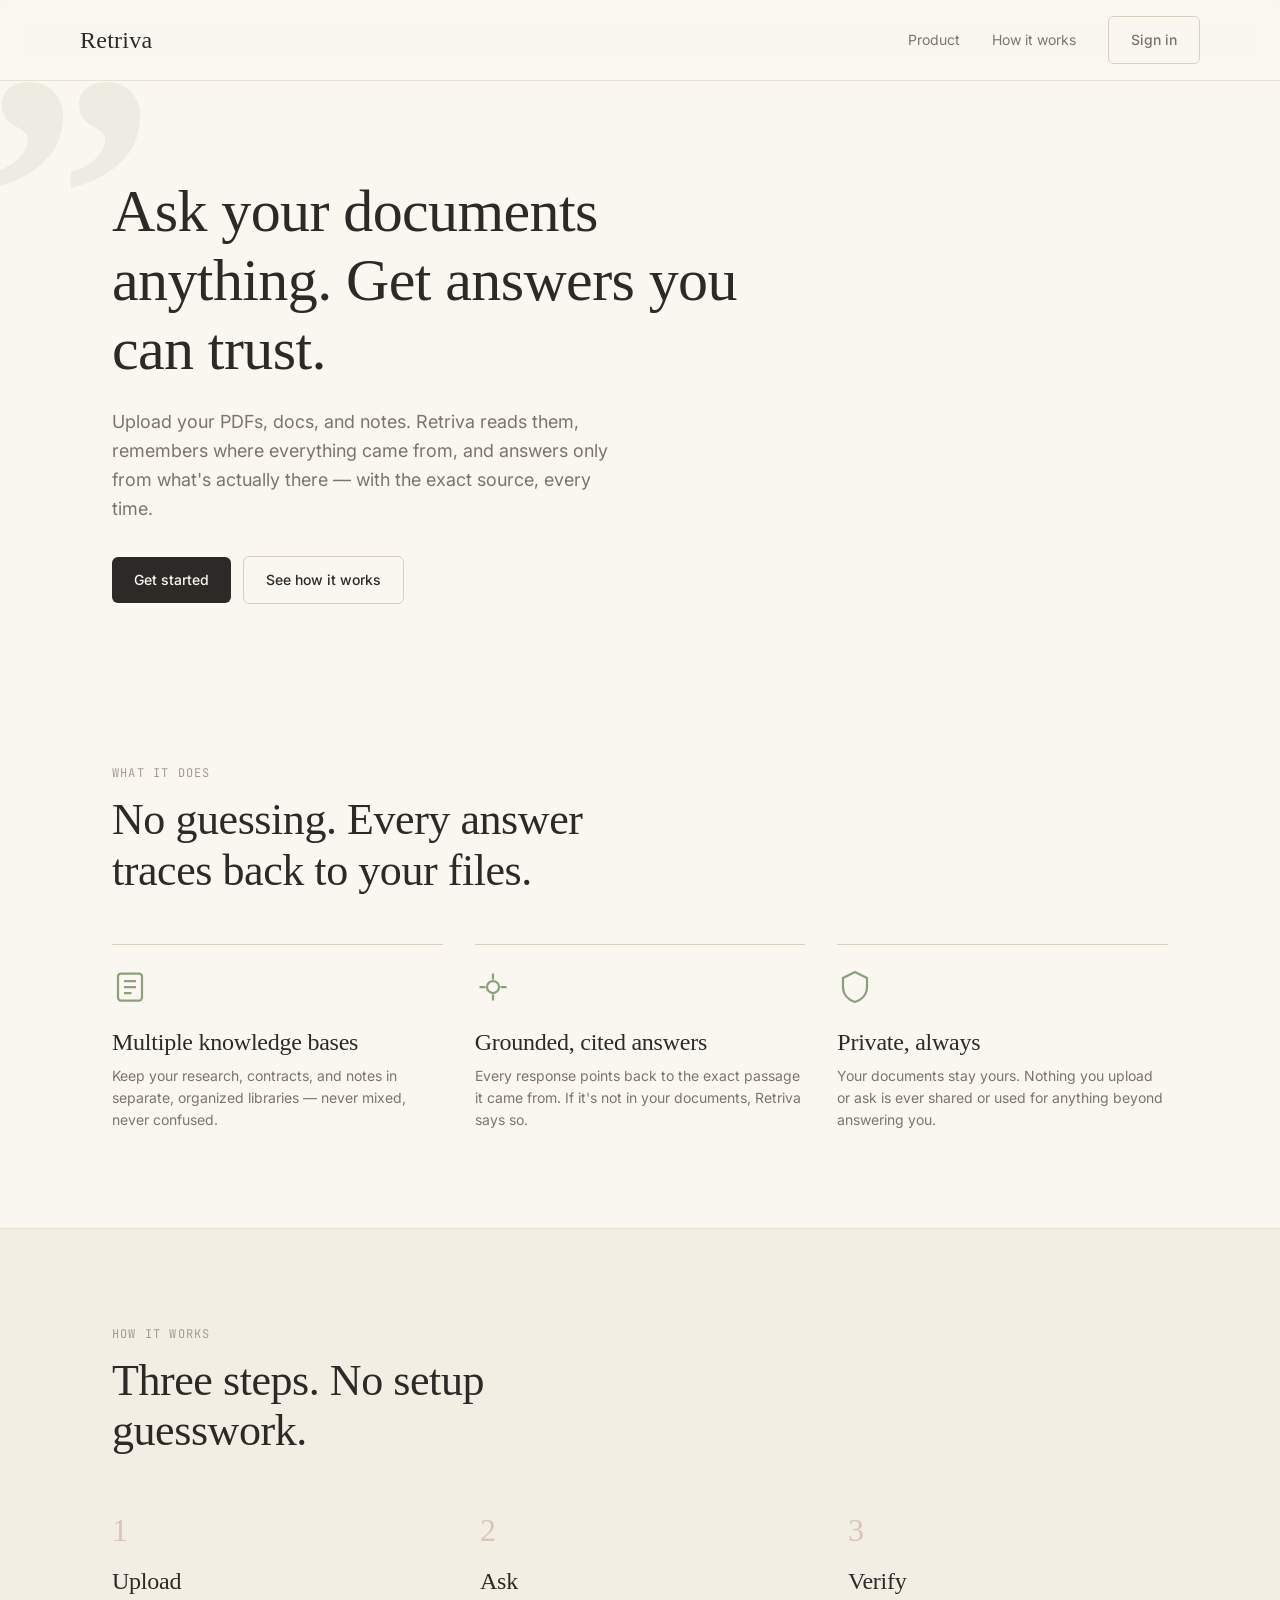
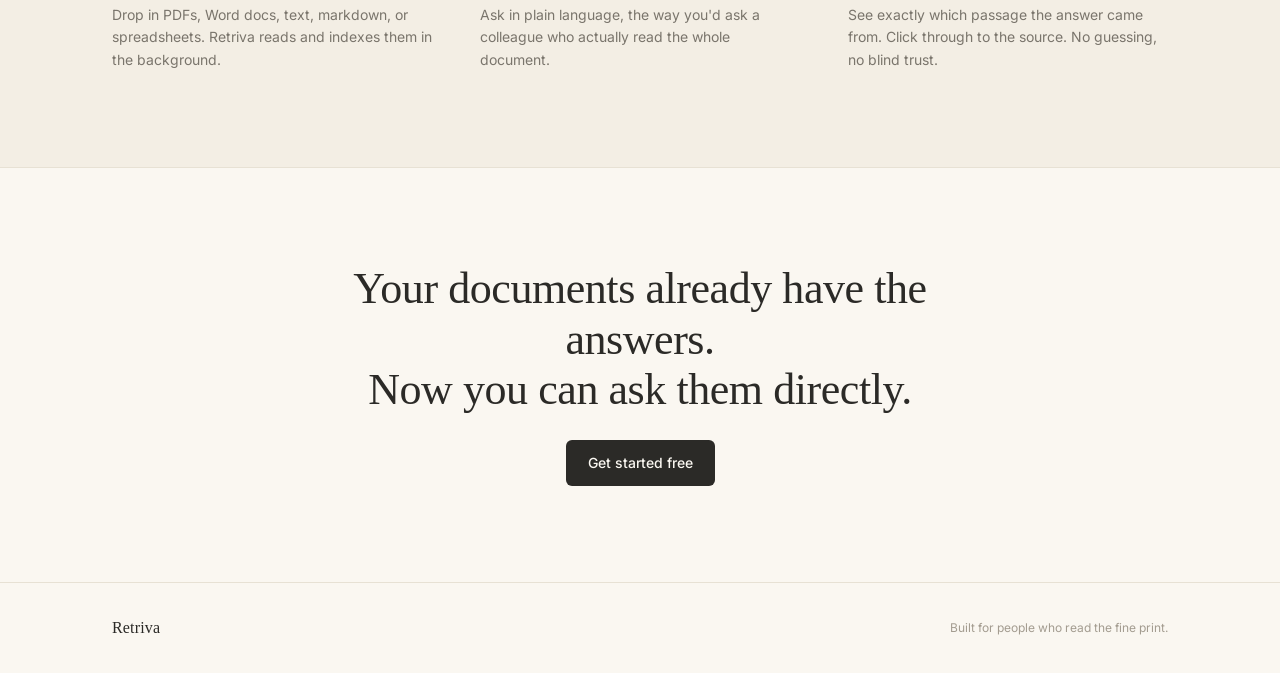
==== frontend/index.html @ 778f3be7 "Retriva: full working version with free Groq and local embeddings" ====
﻿<!DOCTYPE html>
<html lang="en">
<head>
<meta charset="UTF-8" />
<meta name="viewport" content="width=device-width, initial-scale=1.0" />
<title>Retriva — Ask your documents anything</title>
<link rel="stylesheet" href="css/tokens.css" />
<link rel="stylesheet" href="css/landing.css" />
</head>
<body>

<nav class="nav">
  <div class="wrap nav-inner">
    <div class="wordmark">Retriva</div>
    <div class="nav-links">
      <a class="nav-link" href="#features">Product</a>
      <a class="nav-link" href="#how">How it works</a>
      <a class="nav-link btn btn-secondary" href="auth.html">Sign in</a>
    </div>
  </div>
</nav>

<section class="hero">
  <div class="hero-quote">&rdquo;</div>
  <div class="wrap">
    <div class="hero-content">
      <h1>Ask your documents anything. Get answers you can trust.</h1>
      <p class="hero-sub">
        Upload your PDFs, docs, and notes. Retriva reads them, remembers where everything came from,
        and answers only from what's actually there — with the exact source, every time.
      </p>
      <div class="hero-actions">
        <a class="btn btn-primary" href="auth.html">Get started</a>
        <a class="btn btn-secondary" href="#how">See how it works</a>
      </div>
    </div>
  </div>
</section>

<section class="features" id="features">
  <div class="wrap">
    <div class="section-head">
      <div class="eyebrow">What it does</div>
      <h2>No guessing. Every answer traces back to your files.</h2>
    </div>
    <div class="feature-grid">

      <div class="feature-card">
        <svg class="feature-icon" viewBox="0 0 24 24" fill="none" stroke="currentColor" stroke-width="1.5">
          <rect x="4" y="3" width="16" height="18" rx="2"/>
          <path d="M8 8h8M8 12h8M8 16h5"/>
        </svg>
        <h3>Multiple knowledge bases</h3>
        <p>Keep your research, contracts, and notes in separate, organized libraries — never mixed, never confused.</p>
      </div>

      <div class="feature-card">
        <svg class="feature-icon" viewBox="0 0 24 24" fill="none" stroke="currentColor" stroke-width="1.5">
          <path d="M12 3v4M12 17v4M3 12h4M17 12h4"/>
          <circle cx="12" cy="12" r="4"/>
        </svg>
        <h3>Grounded, cited answers</h3>
        <p>Every response points back to the exact passage it came from. If it's not in your documents, Retriva says so.</p>
      </div>

      <div class="feature-card">
        <svg class="feature-icon" viewBox="0 0 24 24" fill="none" stroke="currentColor" stroke-width="1.5">
          <path d="M12 2l8 4v6c0 5-3.5 8.5-8 10-4.5-1.5-8-5-8-10V6l8-4z"/>
        </svg>
        <h3>Private, always</h3>
        <p>Your documents stay yours. Nothing you upload or ask is ever shared or used for anything beyond answering you.</p>
      </div>

    </div>
  </div>
</section>

<section class="how" id="how">
  <div class="wrap">
    <div class="section-head">
      <div class="eyebrow">How it works</div>
      <h2>Three steps. No setup guesswork.</h2>
    </div>
    <div class="steps">

      <div class="step">
        <div class="step-num">1</div>
        <h3>Upload</h3>
        <p>Drop in PDFs, Word docs, text, markdown, or spreadsheets. Retriva reads and indexes them in the background.</p>
      </div>

      <div class="step">
        <div class="step-num">2</div>
        <h3>Ask</h3>
        <p>Ask in plain language, the way you'd ask a colleague who actually read the whole document.</p>
      </div>

      <div class="step">
        <div class="step-num">3</div>
        <h3>Verify</h3>
        <p>See exactly which passage the answer came from. Click through to the source. No guessing, no blind trust.</p>
      </div>

    </div>
  </div>
</section>

<section class="cta-band">
  <div class="wrap">
    <h2>Your documents already have the answers.<br>Now you can ask them directly.</h2>
    <a class="btn btn-primary" href="auth.html">Get started free</a>
  </div>
</section>

<footer class="footer">
  <div class="wrap footer-tagline" style="display:flex; align-items:center; justify-content:space-between; width:100%;">
    <span class="wordmark" style="font-size: var(--text-base);">Retriva</span>
    <span>Built for people who read the fine print.</span>
  </div>
</footer>

</body>
</html>
---- frontend/css/tokens.css ----
﻿/* ══════════════════════════════════════════════════════════════
   RETRIVA DESIGN TOKENS
   Warm parchment, two pastels, plain Georgia — no italic, anywhere.
══════════════════════════════════════════════════════════════ */

@import url('https://fonts.googleapis.com/css2?family=Inter:wght@400;500;600&family=JetBrains+Mono:wght@400;500&display=swap');

:root {
  --bg:        #FAF7F1;
  --surface:   #FFFFFF;
  --surface-2: #F3EEE4;
  --ink:       #2B2A27;
  --ink-2:     #7A756C;
  --ink-3:     #A39C90;
  --sage:      #A9B99C;
  --sage-deep: #8CA07C;
  --blush:     #D9C4B5;
  --periwinkle: #B7C4D9;
  --line:      #E7E1D4;
  --line-2:    #D8D0C0;
  --danger:    #B0554A;
  --success:   #7C9473;

  --font-display: Georgia, 'Times New Roman', serif;
  --font-body:    'Inter', -apple-system, BlinkMacSystemFont, sans-serif;
  --font-mono:    'JetBrains Mono', 'SF Mono', monospace;

  --text-xs:   0.75rem;
  --text-sm:   0.875rem;
  --text-base: 1rem;
  --text-lg:   1.125rem;
  --text-xl:   1.5rem;
  --text-2xl:  2rem;
  --text-3xl:  2.75rem;
  --text-4xl:  3.75rem;

  --space-1: 4px;
  --space-2: 8px;
  --space-3: 12px;
  --space-4: 16px;
  --space-5: 24px;
  --space-6: 32px;
  --space-7: 48px;
  --space-8: 64px;
  --space-9: 96px;

  --radius-sm: 3px;
  --radius-md: 6px;
  --radius-lg: 10px;

  --ease: cubic-bezier(0.4, 0, 0.2, 1);
}

*, *::before, *::after { box-sizing: border-box; margin: 0; padding: 0; }

html { -webkit-font-smoothing: antialiased; scroll-behavior: smooth; }

body {
  background: var(--bg);
  color: var(--ink);
  font-family: var(--font-body);
  font-size: var(--text-base);
  line-height: 1.6;
}

* { font-style: normal !important; }

h1, h2, h3 {
  font-family: var(--font-display);
  font-weight: 400;
  letter-spacing: -0.01em;
  line-height: 1.15;
  color: var(--ink);
}

h1 { font-size: var(--text-4xl); }
h2 { font-size: var(--text-3xl); }
h3 { font-size: var(--text-xl); }

p { color: var(--ink-2); }

a { color: inherit; text-decoration: none; }

button {
  font-family: var(--font-body);
  cursor: pointer;
  border: none;
  background: none;
}

input, textarea, select {
  font-family: var(--font-body);
  font-size: var(--text-sm);
}

code, .mono { font-family: var(--font-mono); }

::selection { background: var(--sage); color: var(--ink); }

:focus-visible {
  outline: 2px solid var(--sage-deep);
  outline-offset: 2px;
}

@media (prefers-reduced-motion: reduce) {
  *, *::before, *::after {
    animation-duration: 0.01ms !important;
    animation-iteration-count: 1 !important;
    transition-duration: 0.01ms !important;
    scroll-behavior: auto !important;
  }
}

.wordmark {
  font-family: var(--font-display);
  font-weight: 400;
  letter-spacing: 0.01em;
  font-size: var(--text-xl);
  color: var(--ink);
}

.btn {
  display: inline-flex;
  align-items: center;
  justify-content: center;
  gap: var(--space-2);
  padding: 12px 22px;
  border-radius: var(--radius-md);
  font-size: var(--text-sm);
  font-weight: 500;
  transition: all 0.15s var(--ease);
}

.btn-primary {
  background: var(--ink);
  color: var(--bg);
}
.btn-primary:hover { background: #454339; }

.btn-secondary {
  background: transparent;
  color: var(--ink);
  border: 1px solid var(--line-2);
}
.btn-secondary:hover { border-color: var(--ink); }

.btn-sage {
  background: var(--sage);
  color: #2B3226;
}
.btn-sage:hover { background: var(--sage-deep); }

.eyebrow {
  font-family: var(--font-mono);
  font-size: var(--text-xs);
  letter-spacing: 0.1em;
  text-transform: uppercase;
  color: var(--ink-3);
}

.divider {
  height: 1px;
  background: var(--line);
  border: none;
}
---- frontend/css/landing.css ----
﻿/* ══════════════════════════════════════════════════════════════
   LANDING PAGE
══════════════════════════════════════════════════════════════ */

.wrap {
  max-width: 1120px;
  margin: 0 auto;
  padding: 0 var(--space-6);
}

/* ── Nav ─────────────────────────────────────────────────────── */
.nav {
  position: sticky;
  top: 0;
  z-index: 50;
  background: rgba(250, 247, 241, 0.88);
  backdrop-filter: blur(8px);
  border-bottom: 1px solid var(--line);
}

.nav-inner {
  display: flex;
  align-items: center;
  justify-content: space-between;
  padding: var(--space-4) 0;
}

.wordmark {
  font-family: var(--font-display);
  font-style: normal;
  font-weight: 400;
  letter-spacing: 0.01em;
  font-size: var(--text-xl);
  color: var(--ink);
}

.nav-links {
  display: flex;
  align-items: center;
  gap: var(--space-6);
}

.nav-link {
  font-size: var(--text-sm);
  color: var(--ink-2);
  transition: color 0.15s var(--ease);
}
.nav-link:hover { color: var(--ink); }

/* ── Hero ────────────────────────────────────────────────────── */
.hero {
  position: relative;
  padding: var(--space-9) 0 var(--space-8);
  overflow: hidden;
}

.hero-quote {
  position: absolute;
  top: -60px;
  left: -20px;
  font-family: var(--font-display);
  font-size: 22rem;
  font-weight: 700;
  color: var(--sage);
  opacity: 0.16;
  line-height: 1;
  pointer-events: none;
  user-select: none;
}

.hero-content {
  position: relative;
  max-width: 680px;
}

.hero-eyebrow {
  margin-bottom: var(--space-4);
}

.hero h1 {
  font-size: var(--text-4xl);
  margin-bottom: var(--space-5);
}

.hero h1 em {
  font-style: italic;
  color: var(--sage-deep);
}

.hero-sub {
  font-size: var(--text-lg);
  max-width: 520px;
  margin-bottom: var(--space-6);
}

.hero-actions {
  display: flex;
  gap: var(--space-3);
  align-items: center;
}

/* ── Trust strip ─────────────────────────────────────────────── */
.trust-strip {
  padding: var(--space-5) 0;
  border-top: 1px solid var(--line);
  border-bottom: 1px solid var(--line);
  display: flex;
  gap: var(--space-7);
  flex-wrap: wrap;
}

.trust-item {
  font-family: var(--font-mono);
  font-size: var(--text-xs);
  color: var(--ink-3);
  letter-spacing: 0.03em;
}

.trust-item strong {
  color: var(--ink);
  font-weight: 500;
}

/* ── Features ────────────────────────────────────────────────── */
.features {
  padding: var(--space-9) 0;
}

.section-head {
  max-width: 560px;
  margin-bottom: var(--space-7);
}

.section-head .eyebrow { margin-bottom: var(--space-3); }

.feature-grid {
  display: grid;
  grid-template-columns: repeat(3, 1fr);
  gap: var(--space-6);
}

.feature-card {
  padding-top: var(--space-5);
  border-top: 1px solid var(--line-2);
}

.feature-icon {
  width: 36px;
  height: 36px;
  margin-bottom: var(--space-4);
  color: var(--sage-deep);
}

.feature-card h3 { margin-bottom: var(--space-2); }
.feature-card p { font-size: var(--text-sm); }

/* ── How it works ────────────────────────────────────────────── */
.how {
  padding: var(--space-9) 0;
  background: var(--surface-2);
  border-top: 1px solid var(--line);
  border-bottom: 1px solid var(--line);
}

.steps {
  display: grid;
  grid-template-columns: repeat(3, 1fr);
  gap: var(--space-7);
}

.step-num {
  font-family: var(--font-display);
  font-style: italic;
  font-size: var(--text-2xl);
  color: var(--blush);
  margin-bottom: var(--space-3);
}

.step h3 { margin-bottom: var(--space-2); }
.step p { font-size: var(--text-sm); }

/* ── CTA band ────────────────────────────────────────────────── */
.cta-band {
  padding: var(--space-9) 0;
  text-align: center;
}

.cta-band h2 {
  max-width: 600px;
  margin: 0 auto var(--space-5);
}

/* ── Footer ──────────────────────────────────────────────────── */
.footer {
  padding: var(--space-6) 0;
  border-top: 1px solid var(--line);
  display: flex;
  align-items: center;
  justify-content: space-between;
}

.footer-tagline {
  font-size: var(--text-xs);
  color: var(--ink-3);
}

/* ── Responsive ──────────────────────────────────────────────── */
@media (max-width: 860px) {
  .hero h1 { font-size: var(--text-3xl); }
  .hero-quote { font-size: 14rem; top: -30px; }
  .feature-grid, .steps { grid-template-columns: 1fr; }
  .nav-links .nav-link:not(.btn) { display: none; }
}
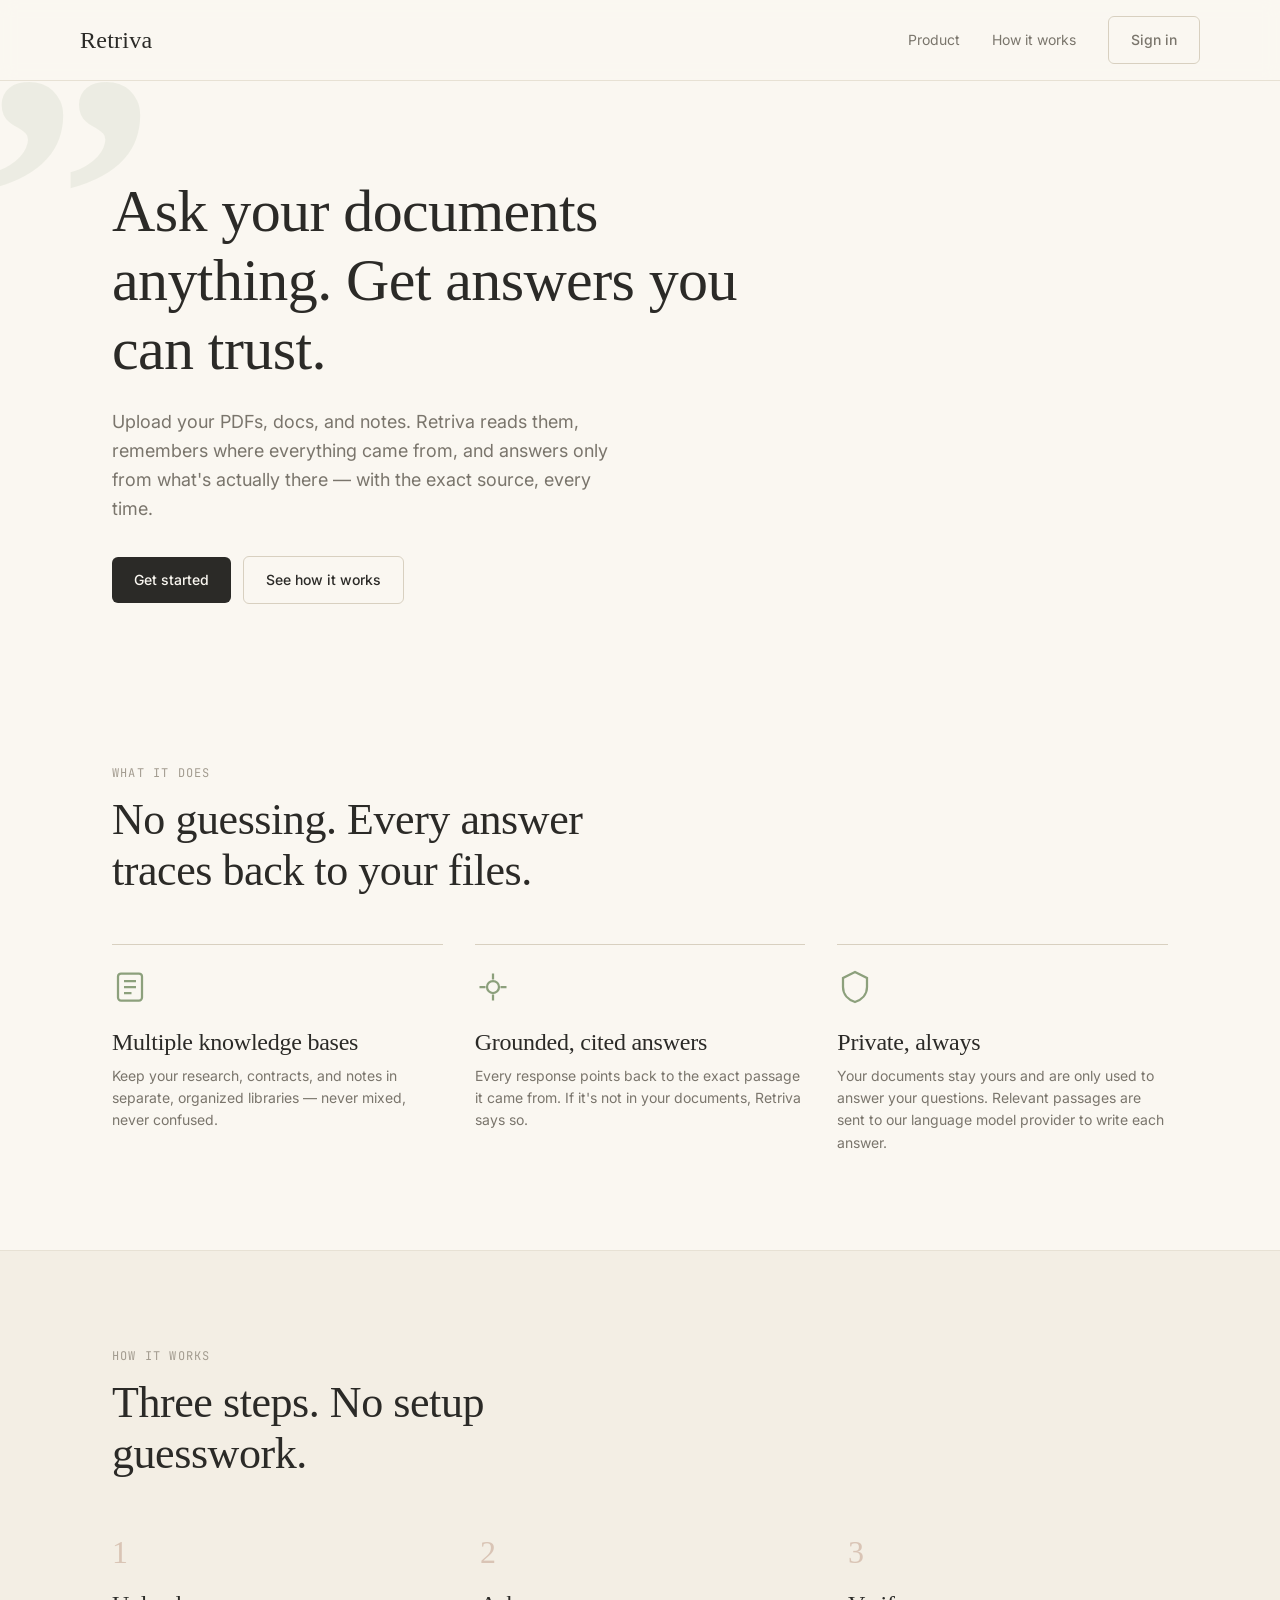
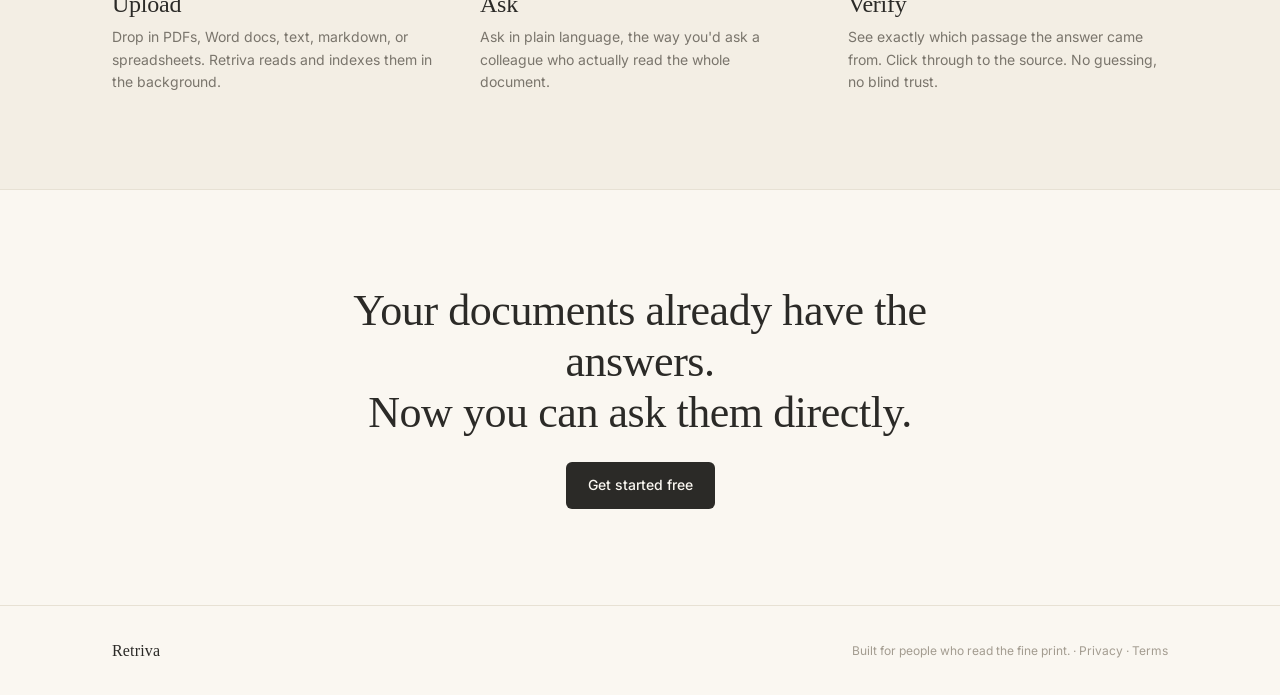
==== commit 05ad9c94: "checkpoint after batches 1-10" ====
--- a/frontend/index.html
+++ b/frontend/index.html
@@ -1,4 +1,4 @@
-﻿<!DOCTYPE html>
+<!DOCTYPE html>
 <html lang="en">
 <head>
 <meta charset="UTF-8" />
@@ -68,7 +68,7 @@
           <path d="M12 2l8 4v6c0 5-3.5 8.5-8 10-4.5-1.5-8-5-8-10V6l8-4z"/>
         </svg>
         <h3>Private, always</h3>
-        <p>Your documents stay yours. Nothing you upload or ask is ever shared or used for anything beyond answering you.</p>
+        <p>Your documents stay yours and are only used to answer your questions. Relevant passages are sent to our language model provider to write each answer.</p>
       </div>
 
     </div>
@@ -115,7 +115,7 @@
 <footer class="footer">
   <div class="wrap footer-tagline" style="display:flex; align-items:center; justify-content:space-between; width:100%;">
     <span class="wordmark" style="font-size: var(--text-base);">Retriva</span>
-    <span>Built for people who read the fine print.</span>
+    <span>Built for people who read the fine print. &middot; <a href="privacy.html">Privacy</a> &middot; <a href="terms.html">Terms</a></span>
   </div>
 </footer>
 
--- a/frontend/css/tokens.css
+++ b/frontend/css/tokens.css
@@ -163,3 +163,14 @@
   background: var(--line);
   border: none;
 }
+
+
+#toast-box { position: fixed; bottom: var(--space-5); left: 50%; transform: translateX(-50%); z-index: 200; display: flex; flex-direction: column; gap: var(--space-2); align-items: center; width: calc(100% - 32px); max-width: 420px; pointer-events: none; }
+.toast { pointer-events: auto; cursor: pointer; background: var(--ink); color: var(--bg); font-size: var(--text-sm); padding: 10px 16px; border-radius: var(--radius-md); box-shadow: 0 8px 24px rgba(43,42,39,0.2); white-space: pre-wrap; }
+
+.ui-overlay { position: fixed; inset: 0; background: rgba(43,42,39,0.35); display: flex; align-items: center; justify-content: center; z-index: 300; padding: var(--space-4); }
+.ui-dialog { background: var(--surface); border-radius: var(--radius-lg); padding: var(--space-5); width: 100%; max-width: 440px; box-shadow: 0 16px 48px rgba(43,42,39,0.2); }
+.ui-msg { font-size: var(--text-sm); color: var(--ink); white-space: pre-wrap; word-break: break-word; line-height: 1.6; }
+.ui-input { width: 100%; margin-top: var(--space-3); padding: 10px 12px; border: 1px solid var(--line-2); border-radius: var(--radius-md); background: var(--bg); color: var(--ink); outline: none; }
+.ui-input:focus { border-color: var(--sage-deep); }
+.ui-actions { display: flex; justify-content: flex-end; gap: var(--space-3); margin-top: var(--space-5); }
